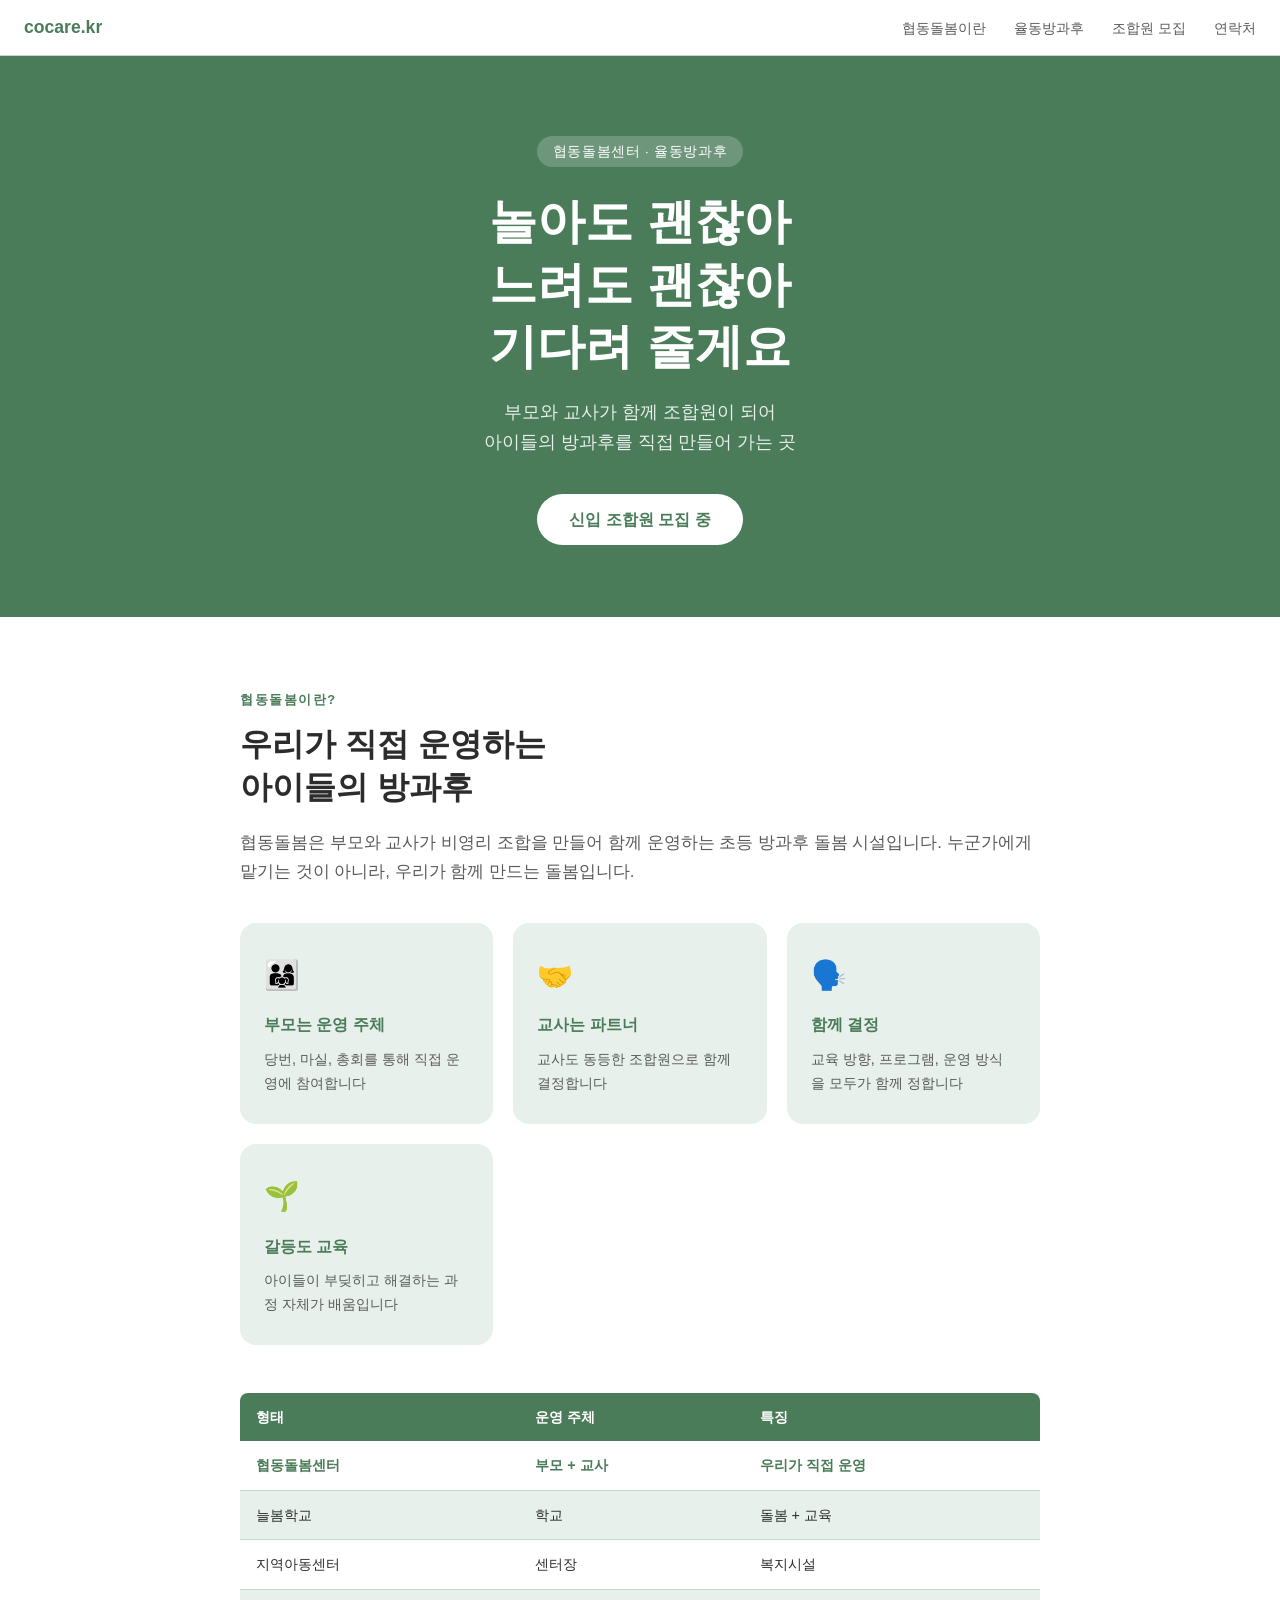
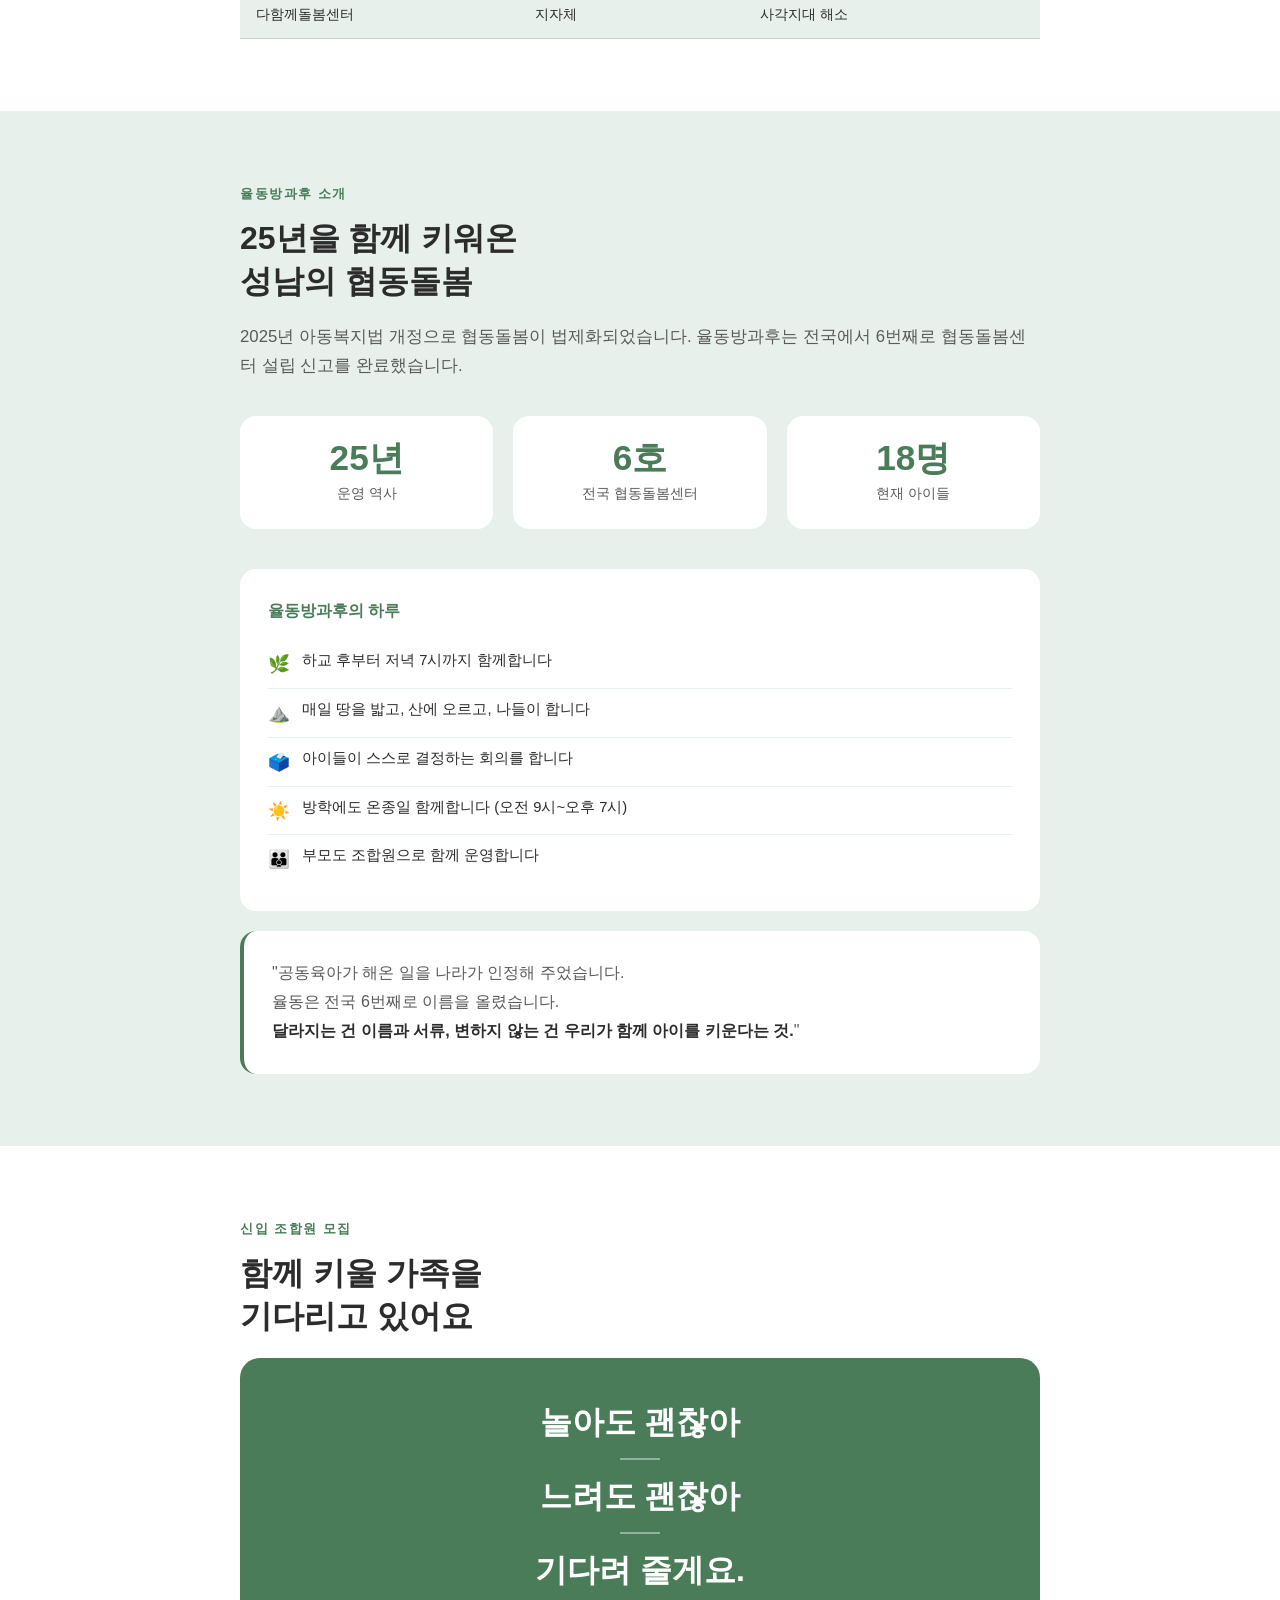
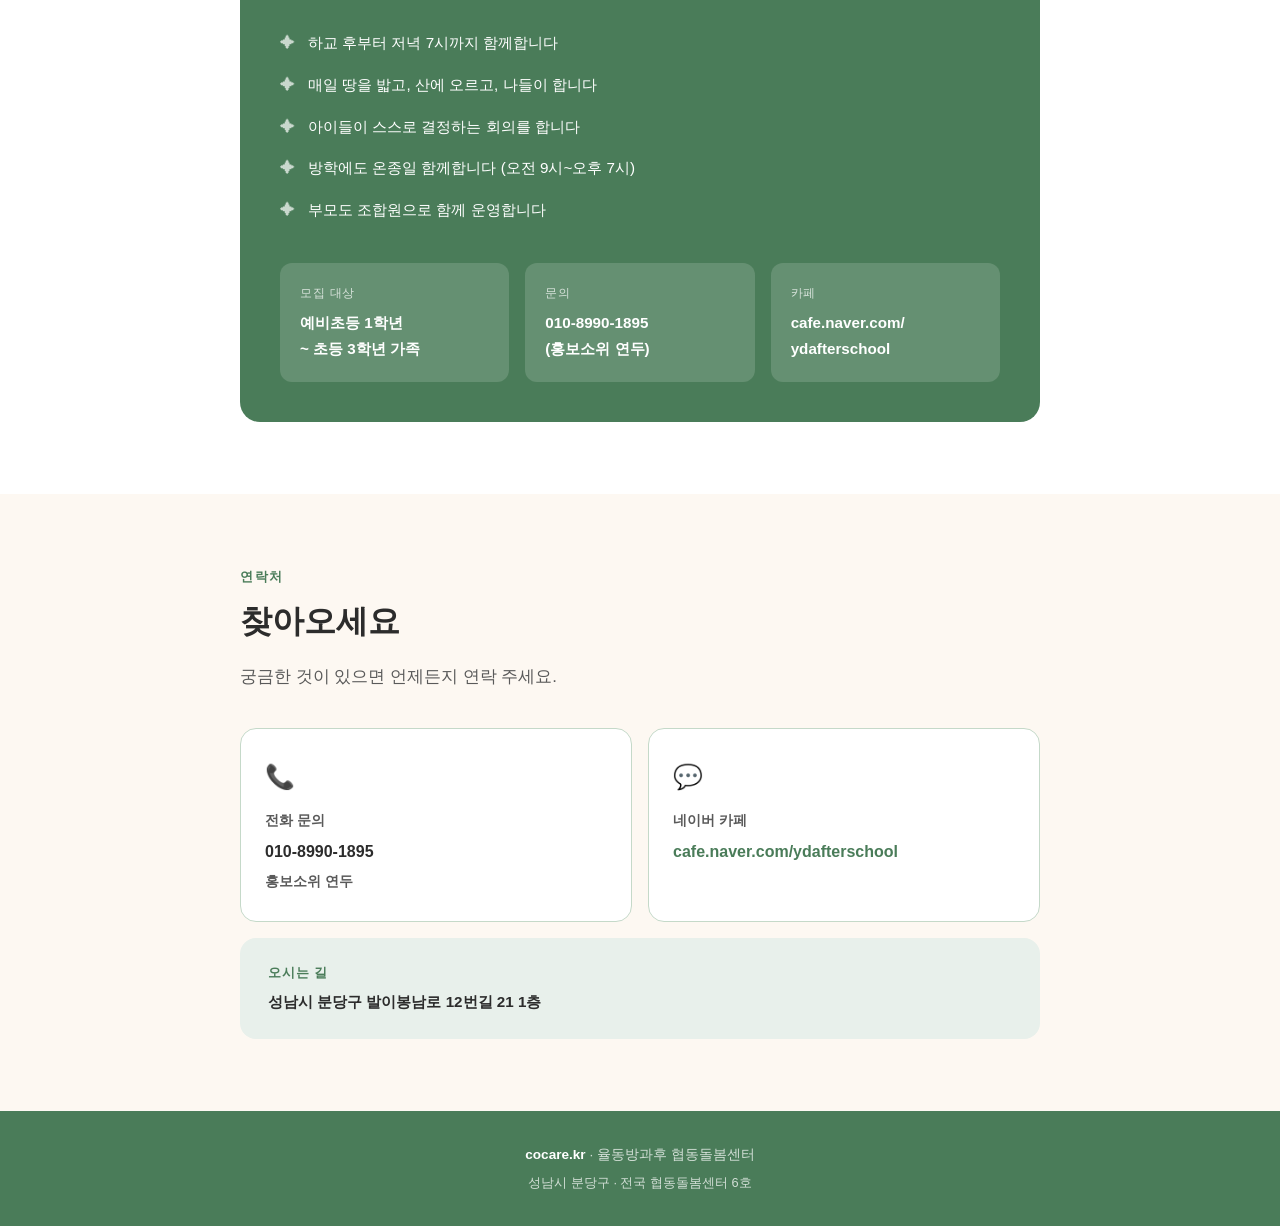
==== index.html @ 08d61d59 "initial commit" ====
<!DOCTYPE html>
<html lang="ko">
<head>
  <meta charset="UTF-8">
  <meta name="viewport" content="width=device-width, initial-scale=1.0">
  <title>cocare.kr — 협동돌봄, 함께 키우는 아이들</title>
  <meta name="description" content="부모와 교사가 함께 만드는 협동돌봄. 율동방과후는 25년 역사의 전국 협동돌봄센터 6호입니다.">
  <style>
    * { margin: 0; padding: 0; box-sizing: border-box; }

    :root {
      --green: #4a7c59;
      --green-light: #e8f0eb;
      --green-mid: #c5d9c9;
      --brown: #7a5c3a;
      --cream: #fdf8f2;
      --text: #2c2c2c;
      --text-soft: #5a5a5a;
    }

    html { scroll-behavior: smooth; }

    body {
      font-family: 'Apple SD Gothic Neo', 'Noto Sans KR', sans-serif;
      color: var(--text);
      background: var(--cream);
      line-height: 1.7;
    }

    /* NAV */
    nav {
      position: sticky;
      top: 0;
      background: white;
      border-bottom: 1px solid var(--green-mid);
      z-index: 100;
      padding: 0 24px;
      display: flex;
      align-items: center;
      justify-content: space-between;
      height: 56px;
    }
    .nav-logo {
      font-size: 1.1rem;
      font-weight: 700;
      color: var(--green);
      text-decoration: none;
    }
    .nav-links {
      display: flex;
      gap: 28px;
      list-style: none;
    }
    .nav-links a {
      text-decoration: none;
      color: var(--text-soft);
      font-size: 0.9rem;
    }
    .nav-links a:hover { color: var(--green); }

    /* HERO */
    .hero {
      background: var(--green);
      color: white;
      text-align: center;
      padding: 80px 24px 72px;
    }
    .hero-badge {
      display: inline-block;
      background: rgba(255,255,255,0.2);
      border-radius: 20px;
      padding: 4px 16px;
      font-size: 0.85rem;
      margin-bottom: 24px;
      letter-spacing: 0.05em;
    }
    .hero h1 {
      font-size: clamp(2rem, 5vw, 3rem);
      font-weight: 700;
      line-height: 1.3;
      margin-bottom: 20px;
    }
    .hero p {
      font-size: 1.1rem;
      opacity: 0.88;
      max-width: 500px;
      margin: 0 auto 36px;
    }
    .hero-cta {
      display: inline-block;
      background: white;
      color: var(--green);
      padding: 12px 32px;
      border-radius: 28px;
      font-weight: 700;
      text-decoration: none;
      font-size: 1rem;
      transition: transform 0.2s;
    }
    .hero-cta:hover { transform: translateY(-2px); }

    /* SECTIONS */
    section { padding: 72px 24px; }
    .container { max-width: 800px; margin: 0 auto; }

    .section-label {
      font-size: 0.8rem;
      font-weight: 700;
      letter-spacing: 0.12em;
      color: var(--green);
      text-transform: uppercase;
      margin-bottom: 12px;
    }
    h2 {
      font-size: clamp(1.5rem, 3vw, 2rem);
      font-weight: 700;
      margin-bottom: 20px;
      line-height: 1.35;
    }
    .lead {
      font-size: 1.05rem;
      color: var(--text-soft);
      margin-bottom: 36px;
    }

    /* WHAT IS */
    #what { background: white; }
    .what-grid {
      display: grid;
      grid-template-columns: repeat(auto-fit, minmax(200px, 1fr));
      gap: 20px;
      margin-top: 36px;
    }
    .what-card {
      background: var(--green-light);
      border-radius: 16px;
      padding: 28px 24px;
    }
    .what-card .icon { font-size: 1.8rem; margin-bottom: 12px; }
    .what-card h3 { font-size: 1rem; font-weight: 700; margin-bottom: 8px; color: var(--green); }
    .what-card p { font-size: 0.9rem; color: var(--text-soft); }

    .compare-table {
      width: 100%;
      border-collapse: collapse;
      margin-top: 36px;
      font-size: 0.9rem;
    }
    .compare-table th {
      background: var(--green);
      color: white;
      padding: 12px 16px;
      text-align: left;
    }
    .compare-table th:first-child { border-radius: 8px 0 0 0; }
    .compare-table th:last-child { border-radius: 0 8px 0 0; }
    .compare-table td {
      padding: 12px 16px;
      border-bottom: 1px solid var(--green-mid);
    }
    .compare-table tr:nth-child(even) td { background: var(--green-light); }
    .compare-table .highlight td { font-weight: 700; color: var(--green); }

    /* ABOUT */
    #about { background: var(--green-light); }
    .stats-row {
      display: flex;
      gap: 20px;
      flex-wrap: wrap;
      margin-bottom: 40px;
    }
    .stat {
      background: white;
      border-radius: 16px;
      padding: 24px 28px;
      flex: 1;
      min-width: 120px;
      text-align: center;
    }
    .stat-num {
      font-size: 2.2rem;
      font-weight: 800;
      color: var(--green);
      line-height: 1;
    }
    .stat-label { font-size: 0.85rem; color: var(--text-soft); margin-top: 6px; }

    .daily-list {
      background: white;
      border-radius: 16px;
      padding: 28px;
      margin-top: 24px;
    }
    .daily-list h3 { font-size: 1rem; font-weight: 700; margin-bottom: 16px; color: var(--green); }
    .daily-item {
      display: flex;
      align-items: flex-start;
      gap: 12px;
      padding: 8px 0;
      border-bottom: 1px solid var(--green-light);
    }
    .daily-item:last-child { border-bottom: none; }
    .daily-icon { font-size: 1.1rem; flex-shrink: 0; margin-top: 2px; }
    .daily-item p { font-size: 0.92rem; }

    /* RECRUIT */
    #recruit { background: white; }
    .recruit-box {
      background: var(--green);
      color: white;
      border-radius: 20px;
      padding: 40px;
      text-align: center;
    }
    .recruit-tagline {
      font-size: clamp(1.4rem, 3vw, 2rem);
      font-weight: 700;
      line-height: 1.5;
      margin-bottom: 28px;
    }
    .recruit-tagline .divider {
      display: block;
      width: 40px;
      height: 2px;
      background: rgba(255,255,255,0.4);
      margin: 12px auto;
    }
    .recruit-info {
      display: grid;
      grid-template-columns: repeat(auto-fit, minmax(180px, 1fr));
      gap: 16px;
      margin-top: 32px;
      text-align: left;
    }
    .recruit-info-item {
      background: rgba(255,255,255,0.15);
      border-radius: 12px;
      padding: 20px;
    }
    .recruit-info-item .label {
      font-size: 0.78rem;
      opacity: 0.75;
      margin-bottom: 6px;
      letter-spacing: 0.06em;
    }
    .recruit-info-item .value { font-size: 0.95rem; font-weight: 600; }

    .checklist {
      list-style: none;
      margin: 28px 0;
      text-align: left;
    }
    .checklist li {
      padding: 8px 0;
      padding-left: 28px;
      position: relative;
      font-size: 0.95rem;
    }
    .checklist li::before {
      content: '✦';
      position: absolute;
      left: 0;
      color: rgba(255,255,255,0.7);
    }

    /* CONTACT */
    #contact { background: var(--cream); }
    .contact-cards {
      display: grid;
      grid-template-columns: repeat(auto-fit, minmax(220px, 1fr));
      gap: 16px;
      margin-top: 32px;
    }
    .contact-card {
      background: white;
      border-radius: 16px;
      padding: 28px 24px;
      border: 1px solid var(--green-mid);
    }
    .contact-card .icon { font-size: 1.5rem; margin-bottom: 12px; }
    .contact-card h3 { font-size: 0.85rem; color: var(--text-soft); margin-bottom: 6px; }
    .contact-card p { font-size: 1rem; font-weight: 600; }
    .contact-card a { color: var(--green); text-decoration: none; }

    .address-box {
      background: var(--green-light);
      border-radius: 16px;
      padding: 24px 28px;
      margin-top: 16px;
    }
    .address-box p { font-size: 0.95rem; color: var(--text-soft); }
    .address-box strong { color: var(--text); }

    /* FOOTER */
    footer {
      background: var(--green);
      color: rgba(255,255,255,0.75);
      text-align: center;
      padding: 32px 24px;
      font-size: 0.85rem;
    }
    footer strong { color: white; }

    /* RESPONSIVE */
    @media (max-width: 600px) {
      .nav-links { display: none; }
      .recruit-box { padding: 28px 20px; }
    }
  </style>
</head>
<body>

<!-- NAV -->
<nav>
  <a href="#" class="nav-logo">cocare.kr</a>
  <ul class="nav-links">
    <li><a href="#what">협동돌봄이란</a></li>
    <li><a href="#about">율동방과후</a></li>
    <li><a href="#recruit">조합원 모집</a></li>
    <li><a href="#contact">연락처</a></li>
  </ul>
</nav>

<!-- HERO -->
<section class="hero">
  <div class="hero-badge">협동돌봄센터 · 율동방과후</div>
  <h1>놀아도 괜찮아<br>느려도 괜찮아<br>기다려 줄게요</h1>
  <p>부모와 교사가 함께 조합원이 되어<br>아이들의 방과후를 직접 만들어 가는 곳</p>
  <a href="#recruit" class="hero-cta">신입 조합원 모집 중</a>
</section>

<!-- WHAT IS COCARE -->
<section id="what">
  <div class="container">
    <div class="section-label">협동돌봄이란?</div>
    <h2>우리가 직접 운영하는<br>아이들의 방과후</h2>
    <p class="lead">협동돌봄은 부모와 교사가 비영리 조합을 만들어 함께 운영하는 초등 방과후 돌봄 시설입니다. 누군가에게 맡기는 것이 아니라, 우리가 함께 만드는 돌봄입니다.</p>

    <div class="what-grid">
      <div class="what-card">
        <div class="icon">👨‍👩‍👧</div>
        <h3>부모는 운영 주체</h3>
        <p>당번, 마실, 총회를 통해 직접 운영에 참여합니다</p>
      </div>
      <div class="what-card">
        <div class="icon">🤝</div>
        <h3>교사는 파트너</h3>
        <p>교사도 동등한 조합원으로 함께 결정합니다</p>
      </div>
      <div class="what-card">
        <div class="icon">🗣️</div>
        <h3>함께 결정</h3>
        <p>교육 방향, 프로그램, 운영 방식을 모두가 함께 정합니다</p>
      </div>
      <div class="what-card">
        <div class="icon">🌱</div>
        <h3>갈등도 교육</h3>
        <p>아이들이 부딪히고 해결하는 과정 자체가 배움입니다</p>
      </div>
    </div>

    <table class="compare-table" style="margin-top: 48px;">
      <thead>
        <tr>
          <th>형태</th>
          <th>운영 주체</th>
          <th>특징</th>
        </tr>
      </thead>
      <tbody>
        <tr class="highlight">
          <td>협동돌봄센터</td>
          <td>부모 + 교사</td>
          <td>우리가 직접 운영</td>
        </tr>
        <tr>
          <td>늘봄학교</td>
          <td>학교</td>
          <td>돌봄 + 교육</td>
        </tr>
        <tr>
          <td>지역아동센터</td>
          <td>센터장</td>
          <td>복지시설</td>
        </tr>
        <tr>
          <td>다함께돌봄센터</td>
          <td>지자체</td>
          <td>사각지대 해소</td>
        </tr>
      </tbody>
    </table>
  </div>
</section>

<!-- ABOUT YULDONG -->
<section id="about">
  <div class="container">
    <div class="section-label">율동방과후 소개</div>
    <h2>25년을 함께 키워온<br>성남의 협동돌봄</h2>
    <p class="lead">2025년 아동복지법 개정으로 협동돌봄이 법제화되었습니다. 율동방과후는 전국에서 6번째로 협동돌봄센터 설립 신고를 완료했습니다.</p>

    <div class="stats-row">
      <div class="stat">
        <div class="stat-num">25년</div>
        <div class="stat-label">운영 역사</div>
      </div>
      <div class="stat">
        <div class="stat-num">6호</div>
        <div class="stat-label">전국 협동돌봄센터</div>
      </div>
      <div class="stat">
        <div class="stat-num">18명</div>
        <div class="stat-label">현재 아이들</div>
      </div>
    </div>

    <div class="daily-list">
      <h3>율동방과후의 하루</h3>
      <div class="daily-item">
        <div class="daily-icon">🌿</div>
        <p>하교 후부터 저녁 7시까지 함께합니다</p>
      </div>
      <div class="daily-item">
        <div class="daily-icon">⛰️</div>
        <p>매일 땅을 밟고, 산에 오르고, 나들이 합니다</p>
      </div>
      <div class="daily-item">
        <div class="daily-icon">🗳️</div>
        <p>아이들이 스스로 결정하는 회의를 합니다</p>
      </div>
      <div class="daily-item">
        <div class="daily-icon">☀️</div>
        <p>방학에도 온종일 함께합니다 (오전 9시~오후 7시)</p>
      </div>
      <div class="daily-item">
        <div class="daily-icon">👪</div>
        <p>부모도 조합원으로 함께 운영합니다</p>
      </div>
    </div>

    <div style="background: white; border-radius: 16px; padding: 28px; margin-top: 20px; border-left: 4px solid var(--green);">
      <p style="font-size: 1rem; line-height: 1.8; color: var(--text-soft);">
        "공동육아가 해온 일을 나라가 인정해 주었습니다.<br>
        율동은 전국 6번째로 이름을 올렸습니다.<br>
        <strong style="color: var(--text);">달라지는 건 이름과 서류, 변하지 않는 건 우리가 함께 아이를 키운다는 것.</strong>"
      </p>
    </div>
  </div>
</section>

<!-- RECRUIT -->
<section id="recruit">
  <div class="container">
    <div class="section-label">신입 조합원 모집</div>
    <h2>함께 키울 가족을<br>기다리고 있어요</h2>

    <div class="recruit-box">
      <div class="recruit-tagline">
        놀아도 괜찮아
        <span class="divider"></span>
        느려도 괜찮아
        <span class="divider"></span>
        기다려 줄게요.
      </div>

      <ul class="checklist">
        <li>하교 후부터 저녁 7시까지 함께합니다</li>
        <li>매일 땅을 밟고, 산에 오르고, 나들이 합니다</li>
        <li>아이들이 스스로 결정하는 회의를 합니다</li>
        <li>방학에도 온종일 함께합니다 (오전 9시~오후 7시)</li>
        <li>부모도 조합원으로 함께 운영합니다</li>
      </ul>

      <div class="recruit-info">
        <div class="recruit-info-item">
          <div class="label">모집 대상</div>
          <div class="value">예비초등 1학년<br>~ 초등 3학년 가족</div>
        </div>
        <div class="recruit-info-item">
          <div class="label">문의</div>
          <div class="value">010-8990-1895<br>(홍보소위 연두)</div>
        </div>
        <div class="recruit-info-item">
          <div class="label">카페</div>
          <div class="value">cafe.naver.com/<br>ydafterschool</div>
        </div>
      </div>
    </div>
  </div>
</section>

<!-- CONTACT -->
<section id="contact">
  <div class="container">
    <div class="section-label">연락처</div>
    <h2>찾아오세요</h2>
    <p class="lead">궁금한 것이 있으면 언제든지 연락 주세요.</p>

    <div class="contact-cards">
      <div class="contact-card">
        <div class="icon">📞</div>
        <h3>전화 문의</h3>
        <p>010-8990-1895</p>
        <p style="font-size:0.85rem; color: var(--text-soft); margin-top: 4px;">홍보소위 연두</p>
      </div>
      <div class="contact-card">
        <div class="icon">💬</div>
        <h3>네이버 카페</h3>
        <p><a href="https://cafe.naver.com/ydafterschool" target="_blank">cafe.naver.com/ydafterschool</a></p>
      </div>
    </div>

    <div class="address-box">
      <p style="margin-bottom: 6px; font-size: 0.8rem; letter-spacing: 0.06em; color: var(--green); font-weight: 700;">오시는 길</p>
      <p><strong>성남시 분당구 발이봉남로 12번길 21 1층</strong></p>
    </div>
  </div>
</section>

<!-- FOOTER -->
<footer>
  <strong>cocare.kr</strong> · 율동방과후 협동돌봄센터<br>
  <span style="font-size:0.8rem; margin-top: 6px; display:block;">성남시 분당구 · 전국 협동돌봄센터 6호</span>
</footer>

</body>
</html>
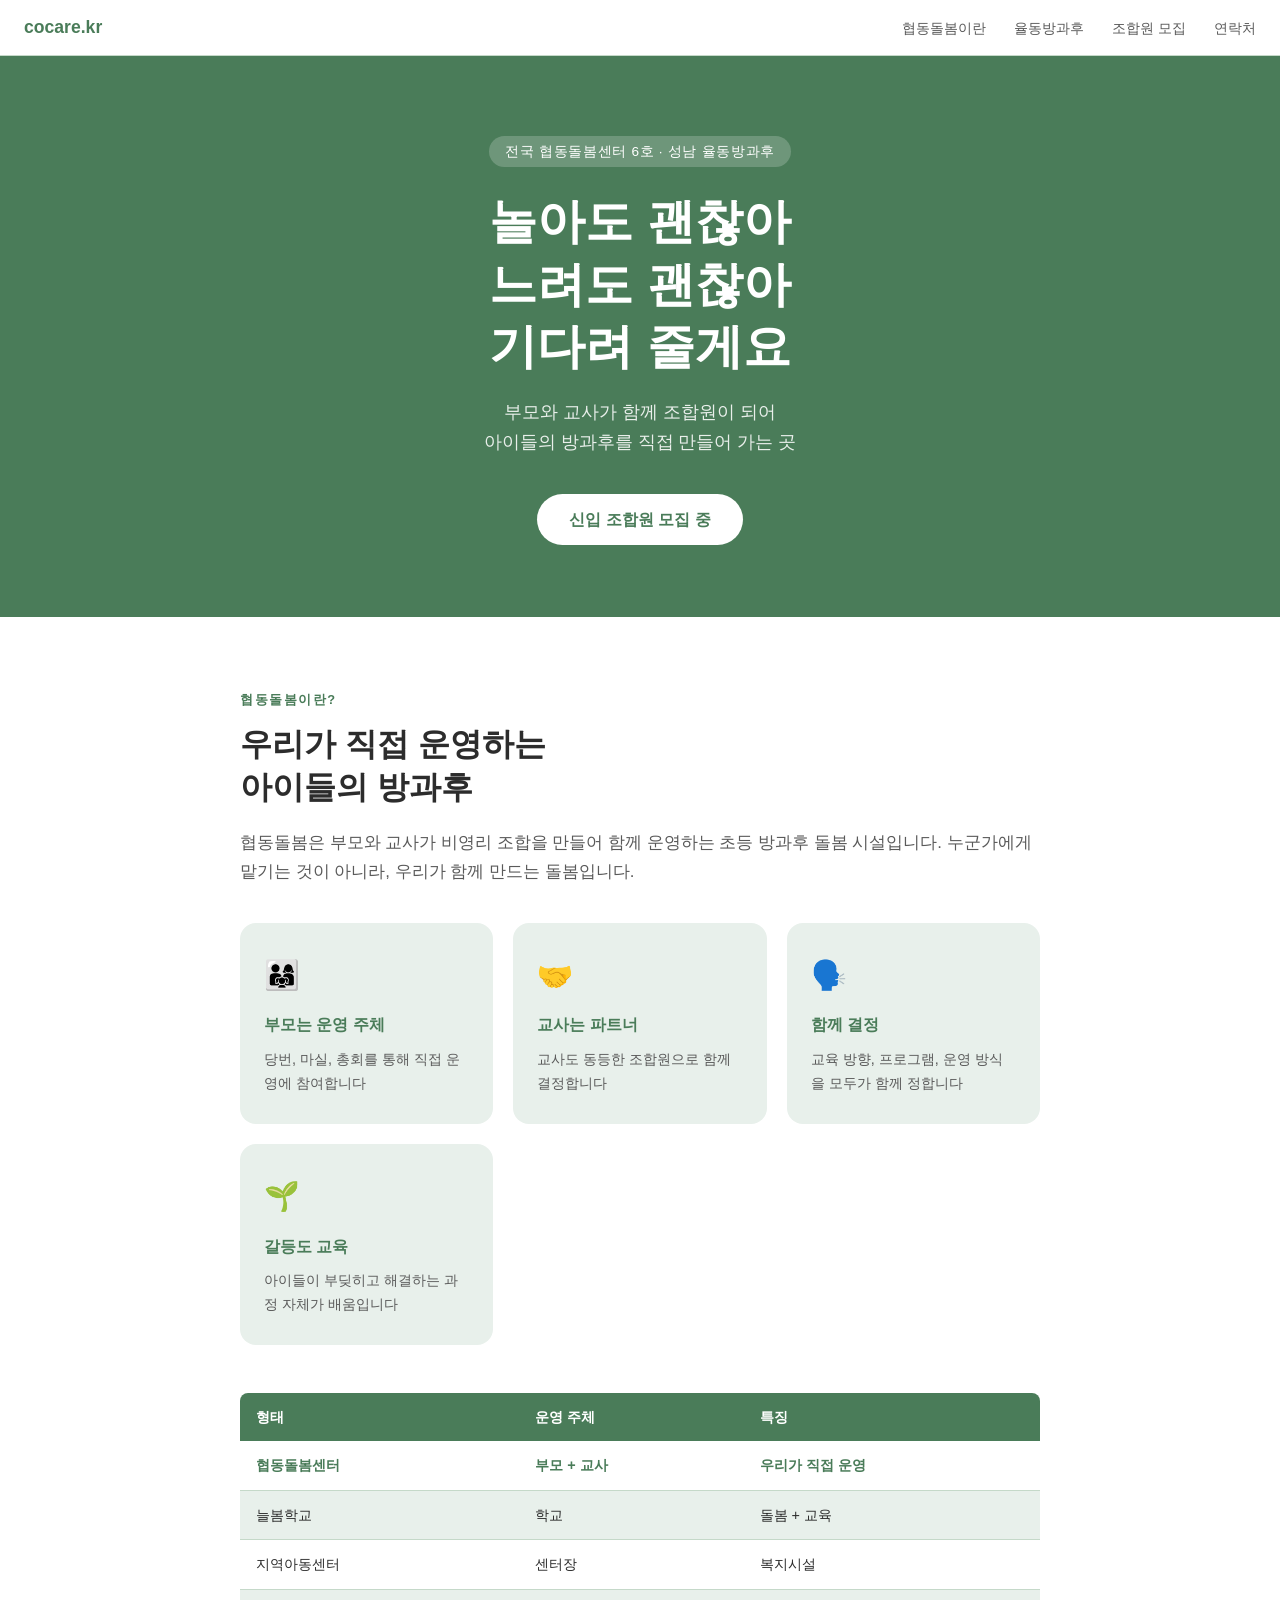
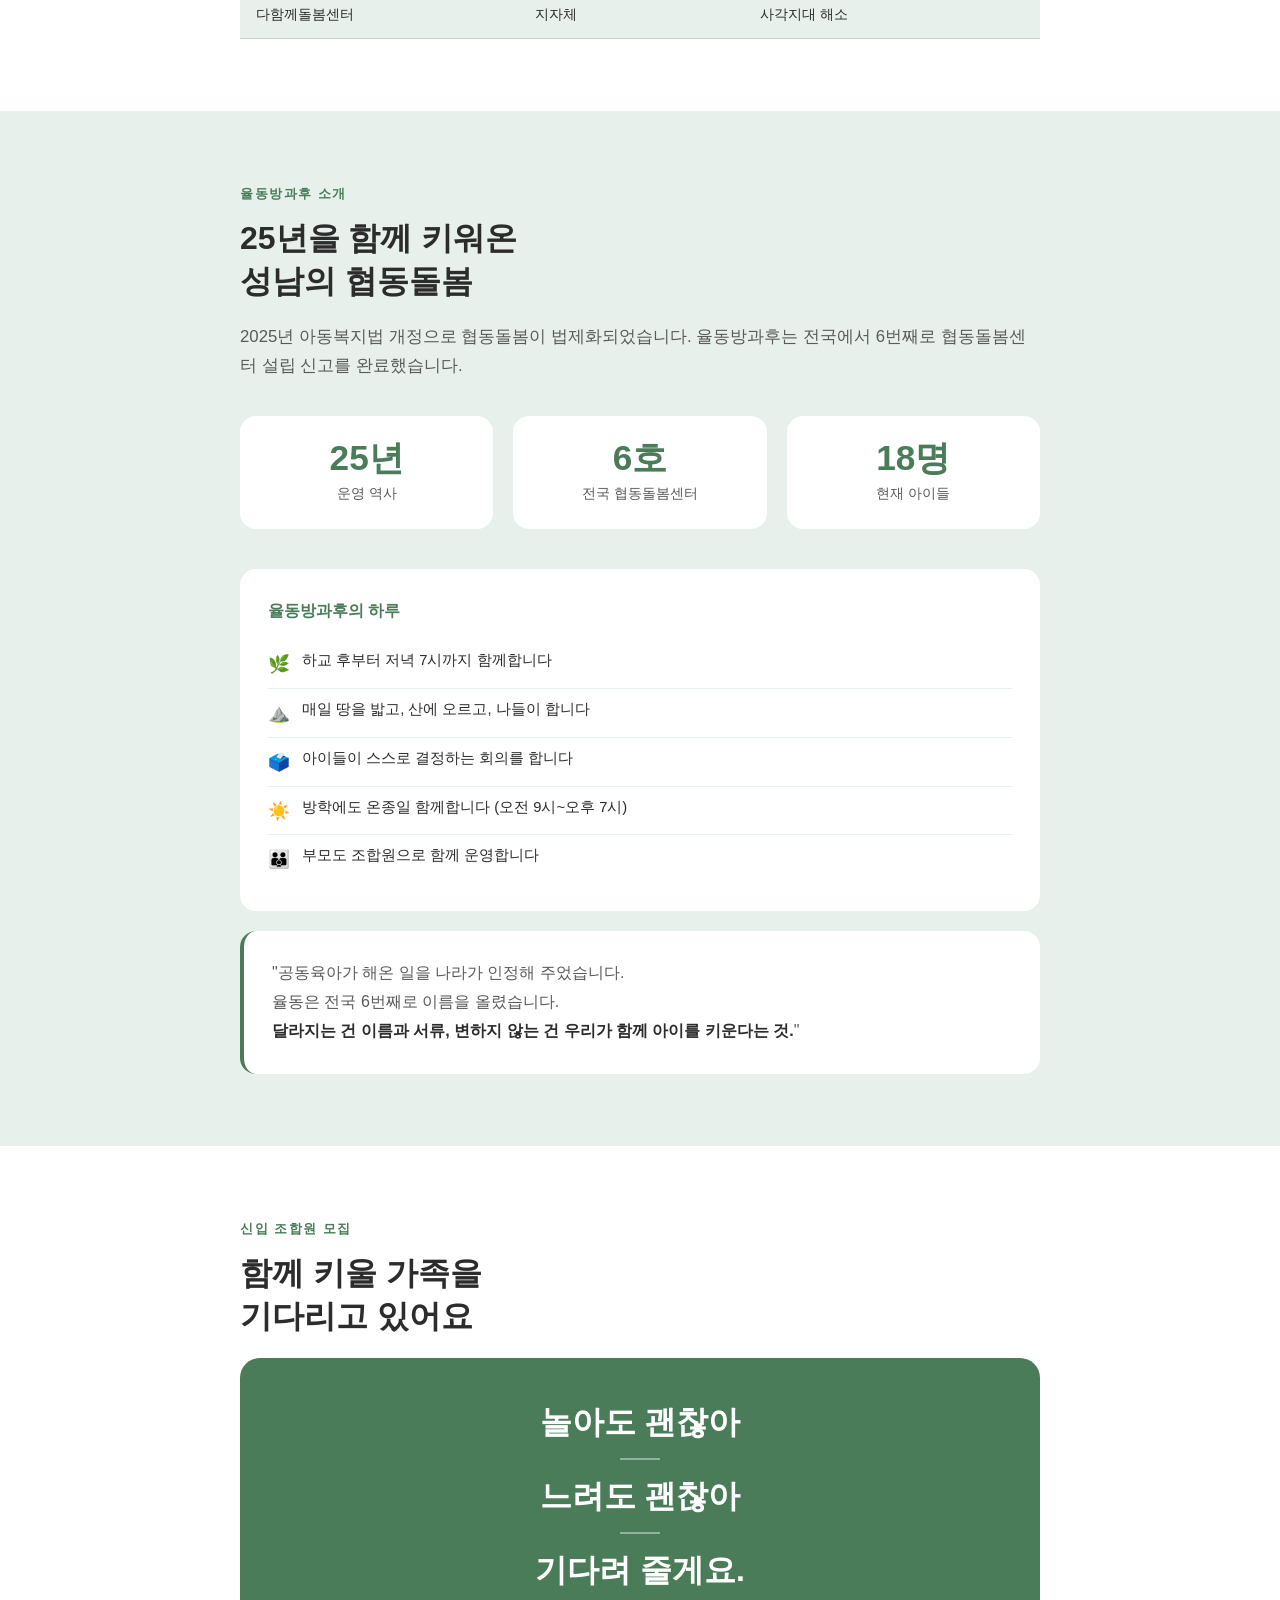
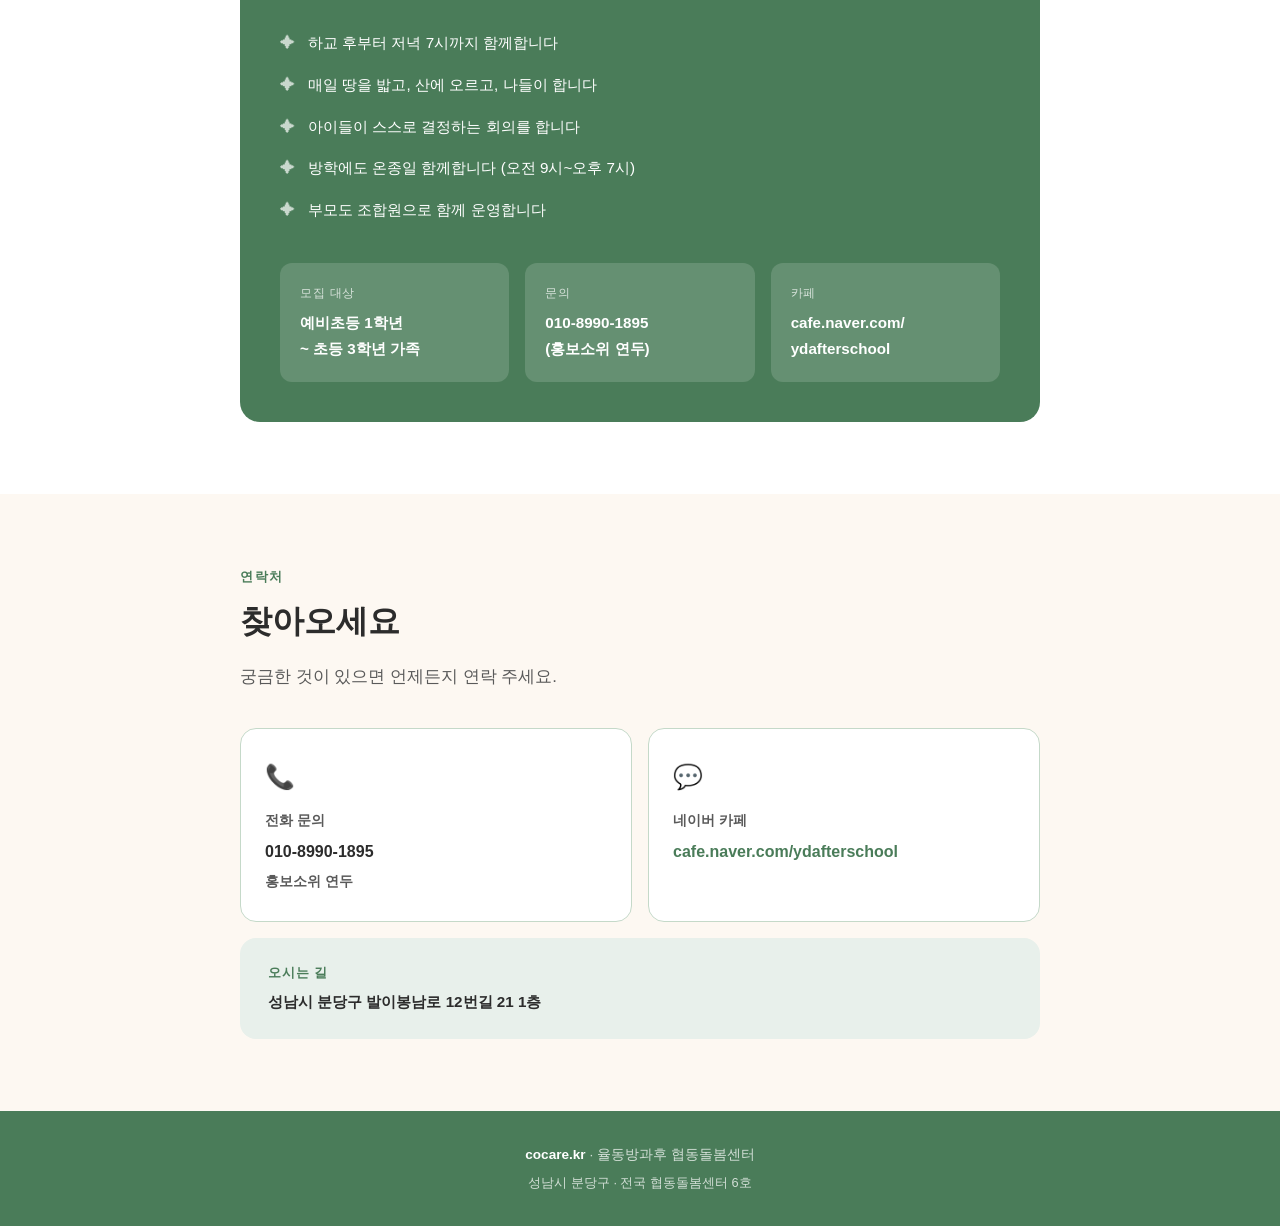
==== commit 0d490880: "타이틀 및 배지 문구 업데이트 Generated with [Claude Code](https://claude.ai/code) via [Happy](https://happy.engi" ====
--- a/index.html
+++ b/index.html
@@ -3,7 +3,7 @@
 <head>
   <meta charset="UTF-8">
   <meta name="viewport" content="width=device-width, initial-scale=1.0">
-  <title>cocare.kr — 협동돌봄, 함께 키우는 아이들</title>
+  <title>cocare.kr — 협동돌봄센터 율동방과후</title>
   <meta name="description" content="부모와 교사가 함께 만드는 협동돌봄. 율동방과후는 25년 역사의 전국 협동돌봄센터 6호입니다.">
   <style>
     * { margin: 0; padding: 0; box-sizing: border-box; }
@@ -323,7 +323,7 @@
 
 <!-- HERO -->
 <section class="hero">
-  <div class="hero-badge">협동돌봄센터 · 율동방과후</div>
+  <div class="hero-badge">전국 협동돌봄센터 6호 · 성남 율동방과후</div>
   <h1>놀아도 괜찮아<br>느려도 괜찮아<br>기다려 줄게요</h1>
   <p>부모와 교사가 함께 조합원이 되어<br>아이들의 방과후를 직접 만들어 가는 곳</p>
   <a href="#recruit" class="hero-cta">신입 조합원 모집 중</a>
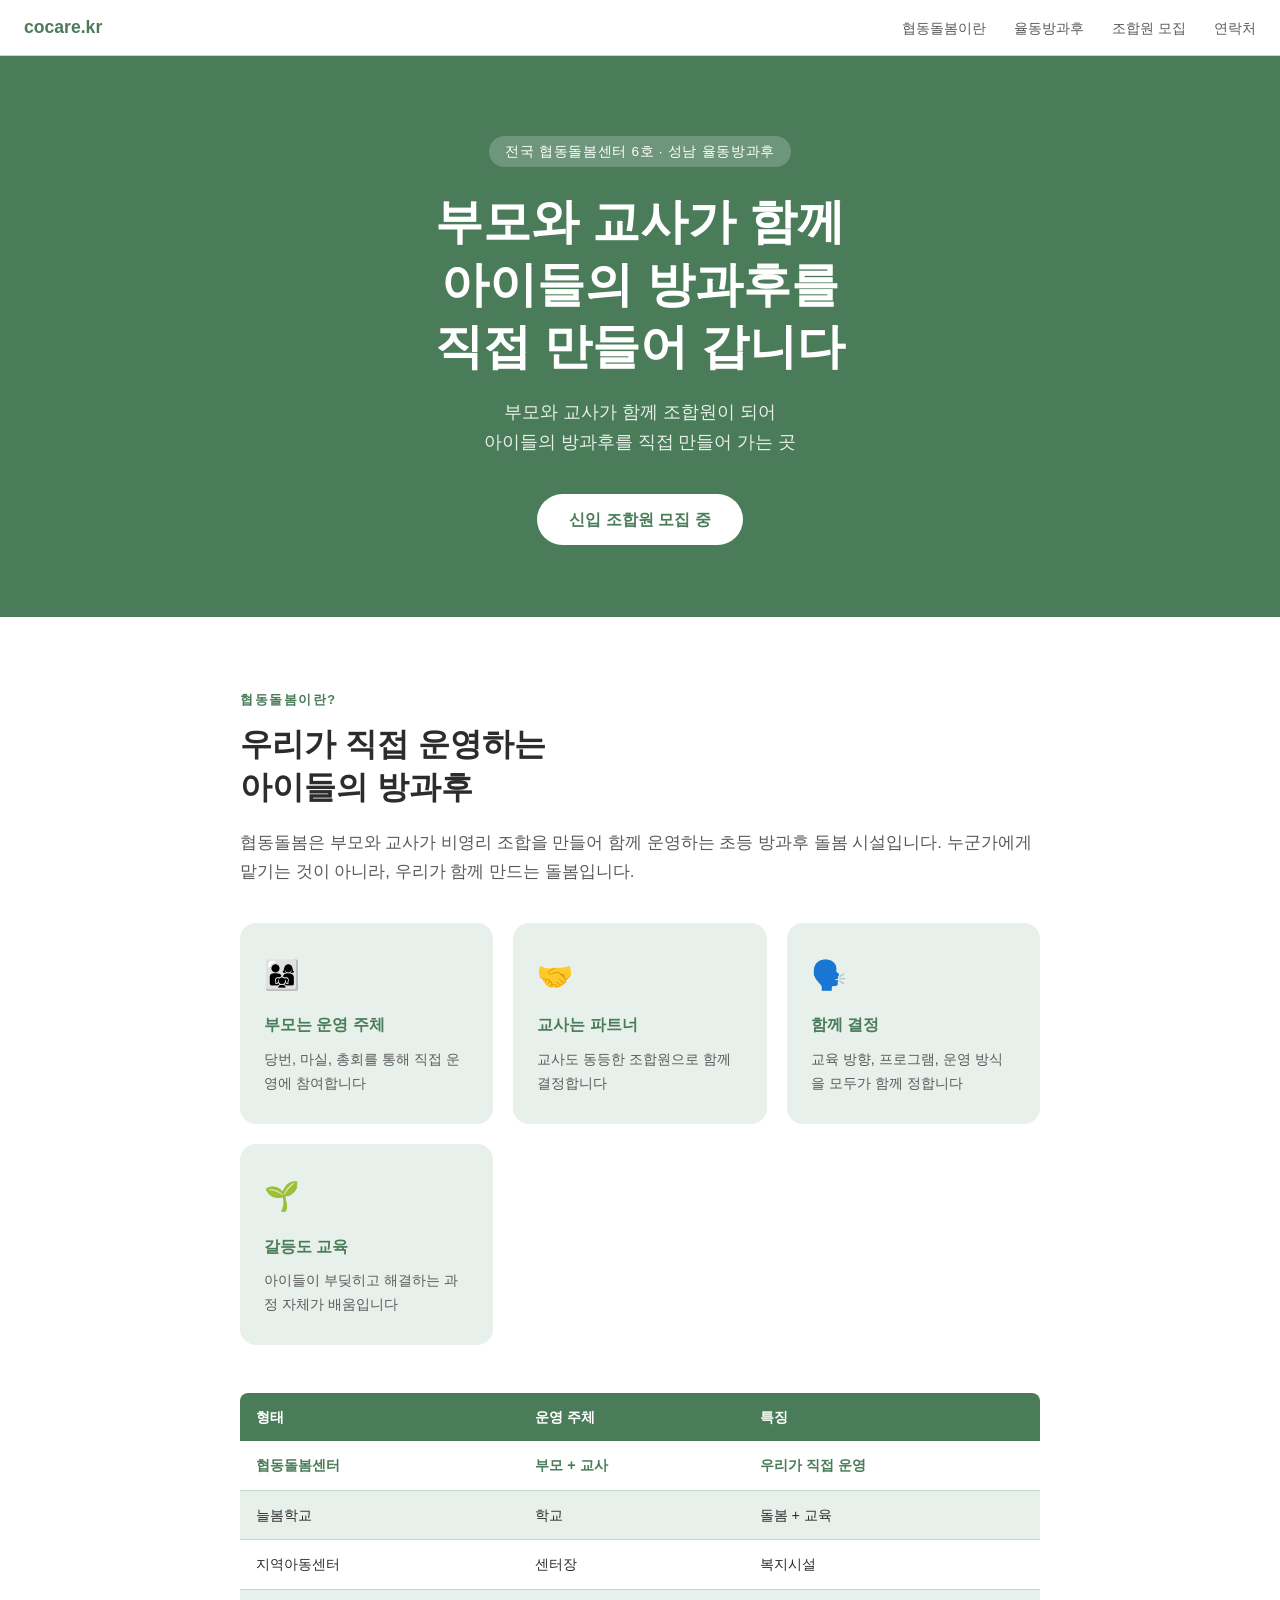
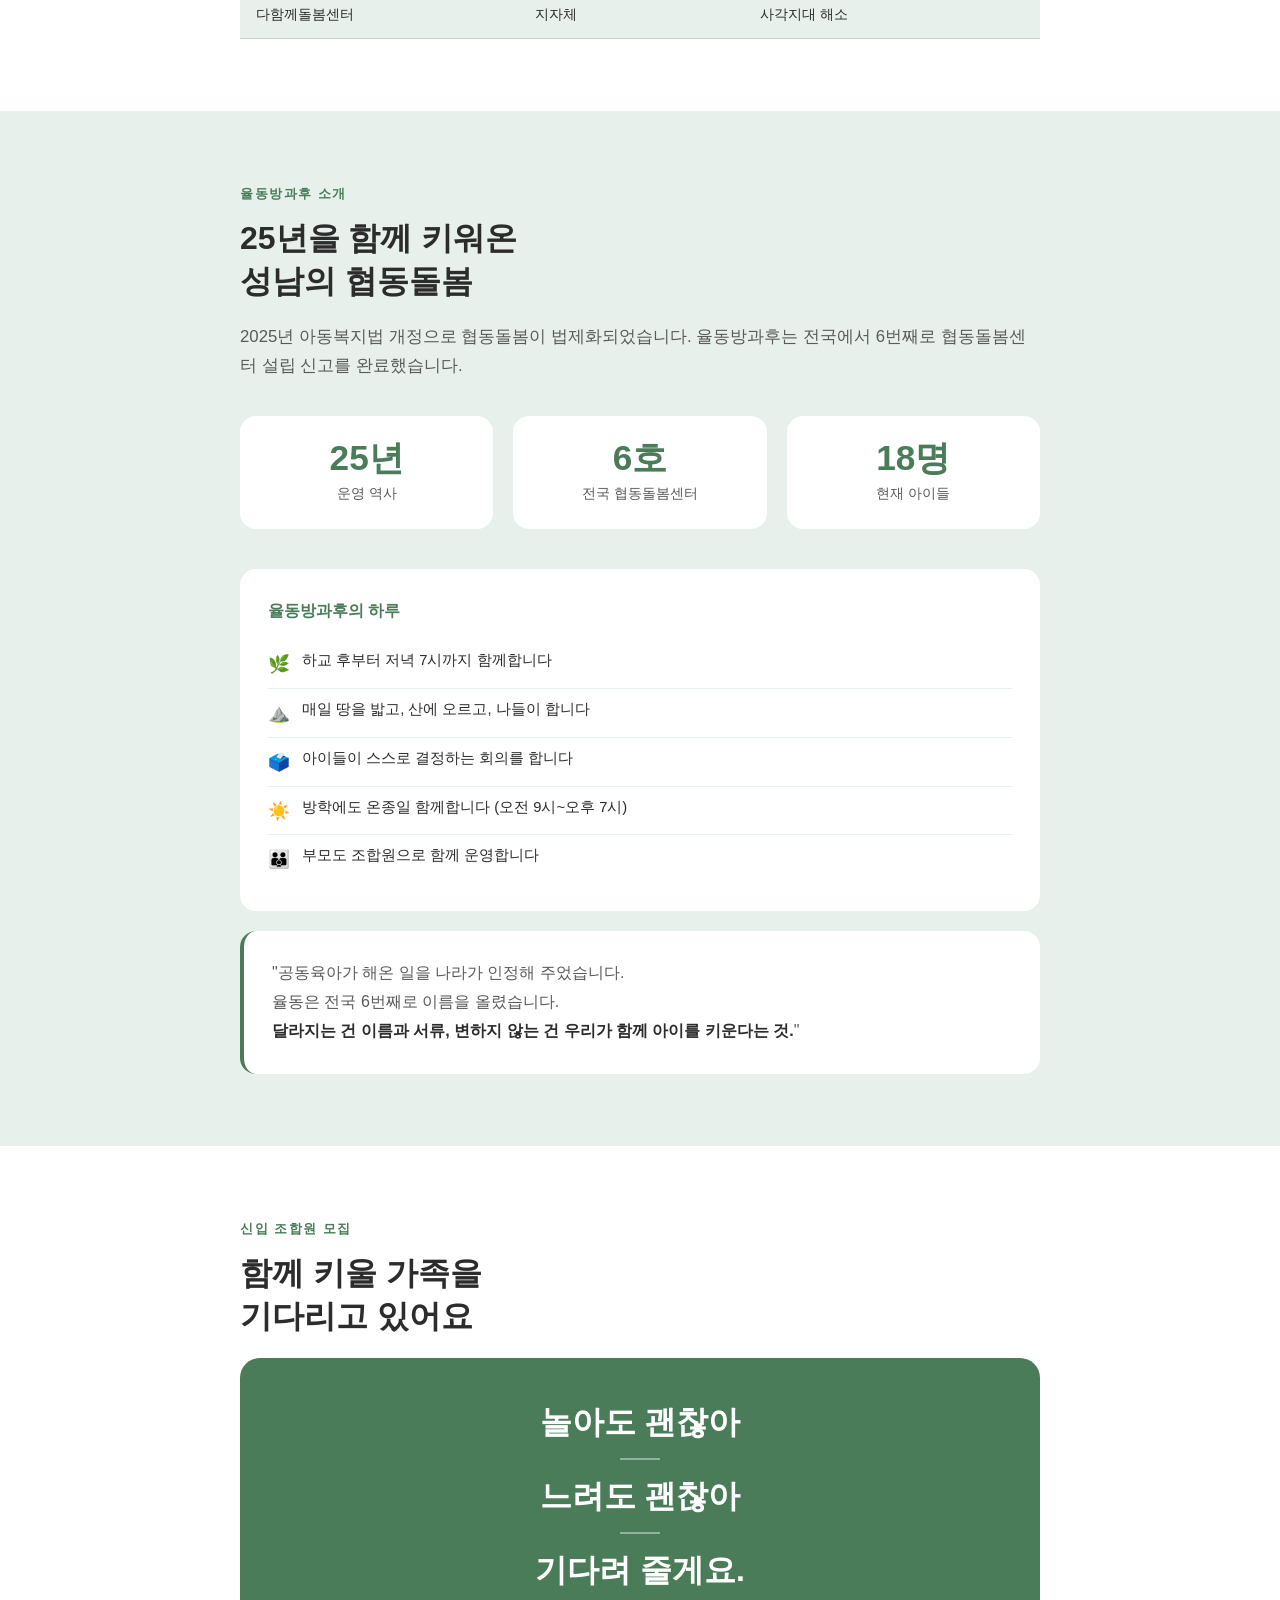
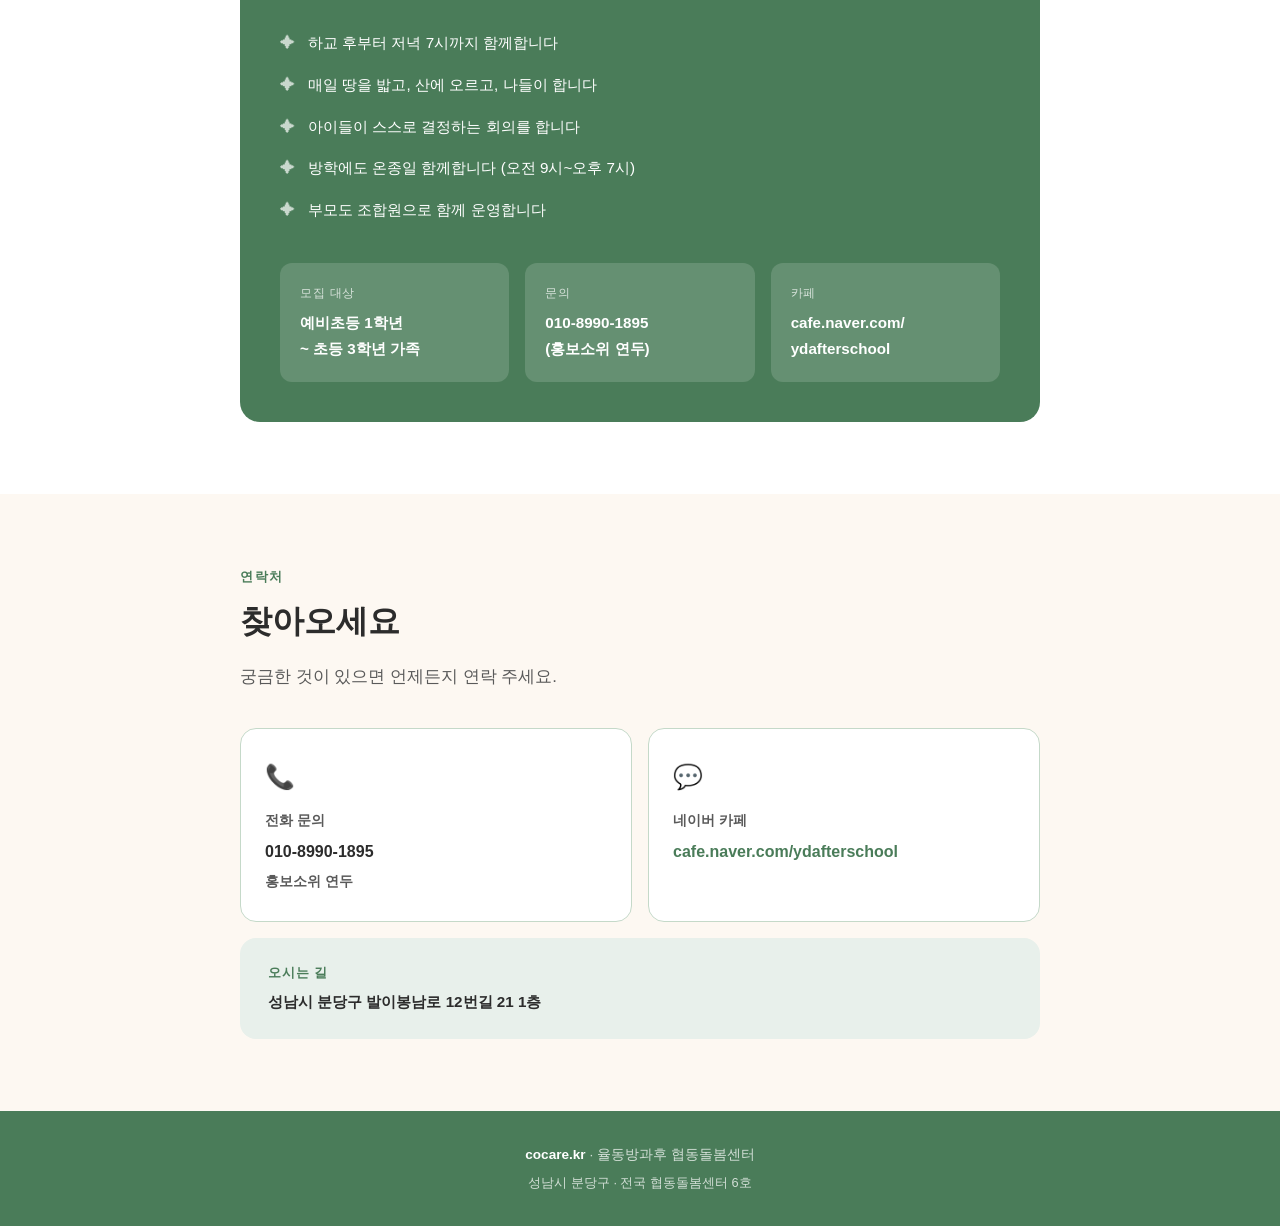
==== commit 54dc5213: "히어로 헤드라인 문구 변경 테스트 Generated with [Claude Code](https://claude.ai/code) via [Happy](https://happy.en" ====
--- a/index.html
+++ b/index.html
@@ -324,7 +324,7 @@
 <!-- HERO -->
 <section class="hero">
   <div class="hero-badge">전국 협동돌봄센터 6호 · 성남 율동방과후</div>
-  <h1>놀아도 괜찮아<br>느려도 괜찮아<br>기다려 줄게요</h1>
+  <h1>부모와 교사가 함께<br>아이들의 방과후를<br>직접 만들어 갑니다</h1>
   <p>부모와 교사가 함께 조합원이 되어<br>아이들의 방과후를 직접 만들어 가는 곳</p>
   <a href="#recruit" class="hero-cta">신입 조합원 모집 중</a>
 </section>
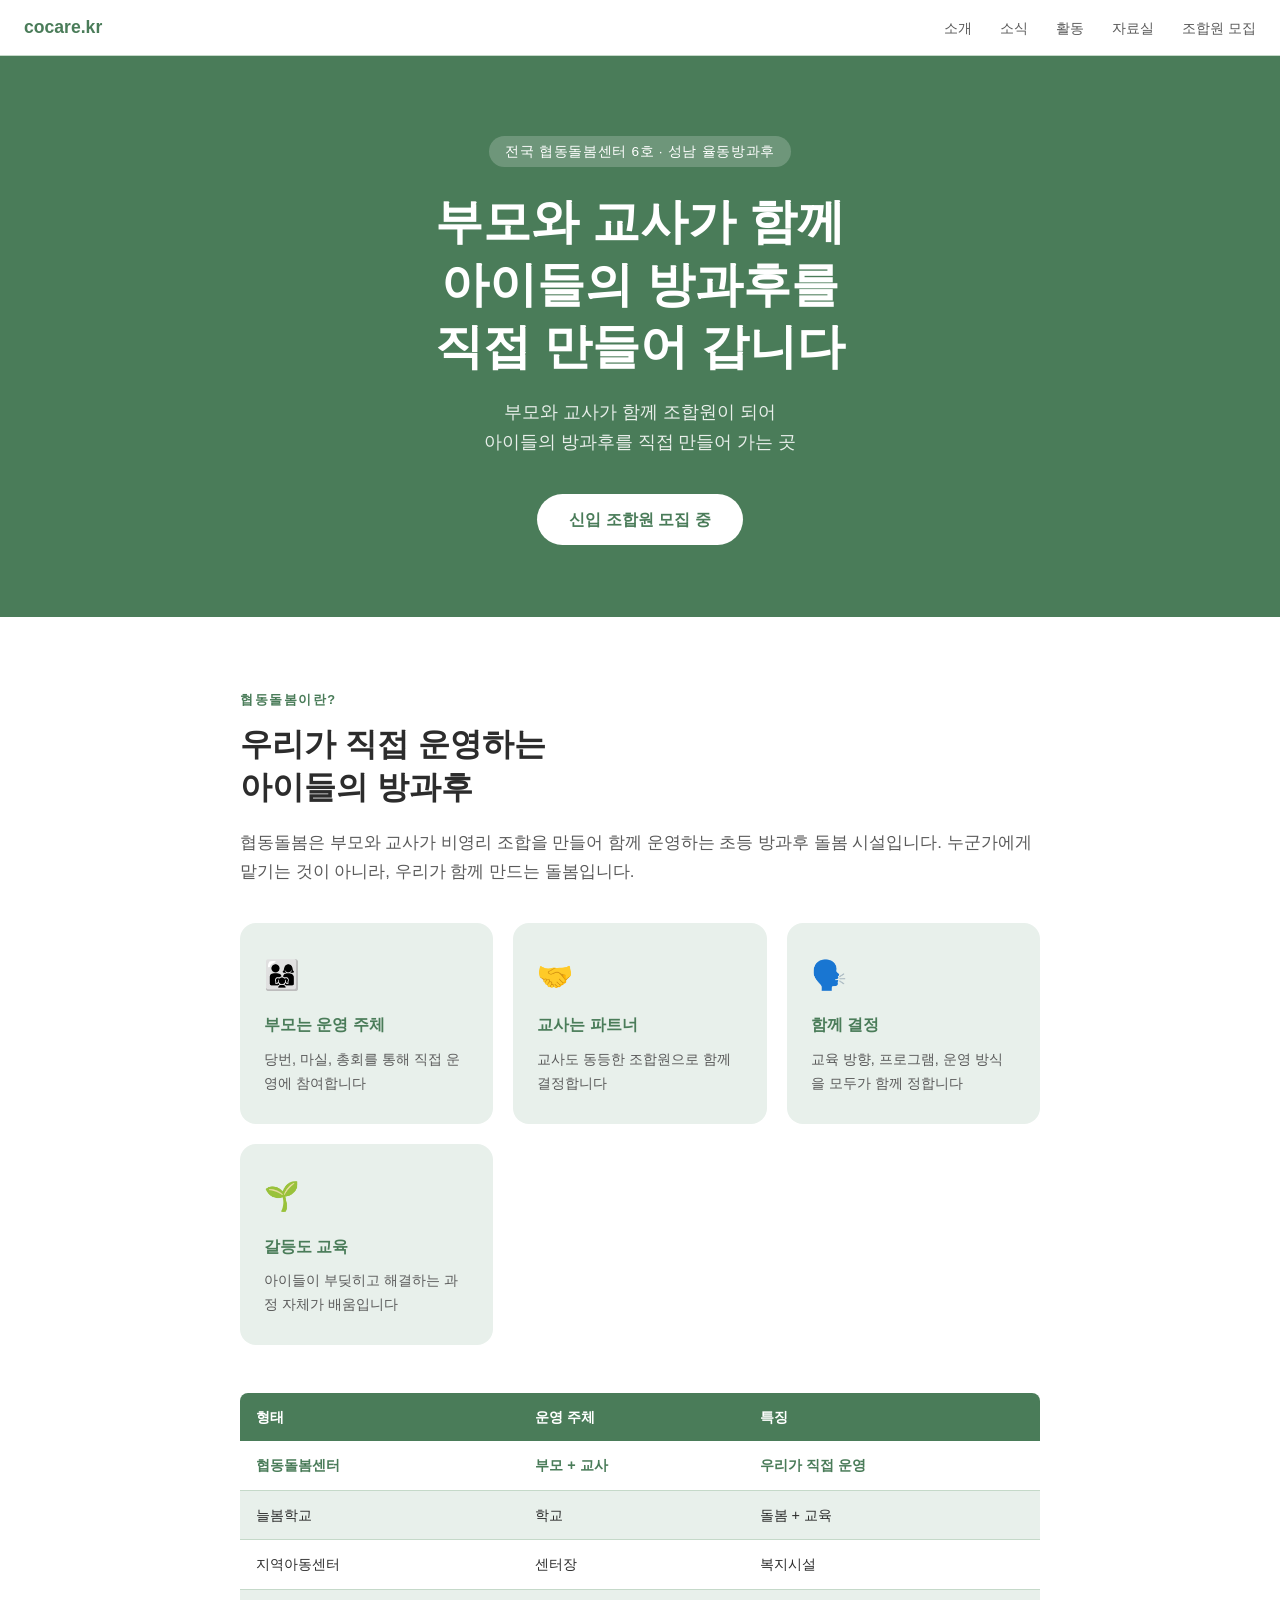
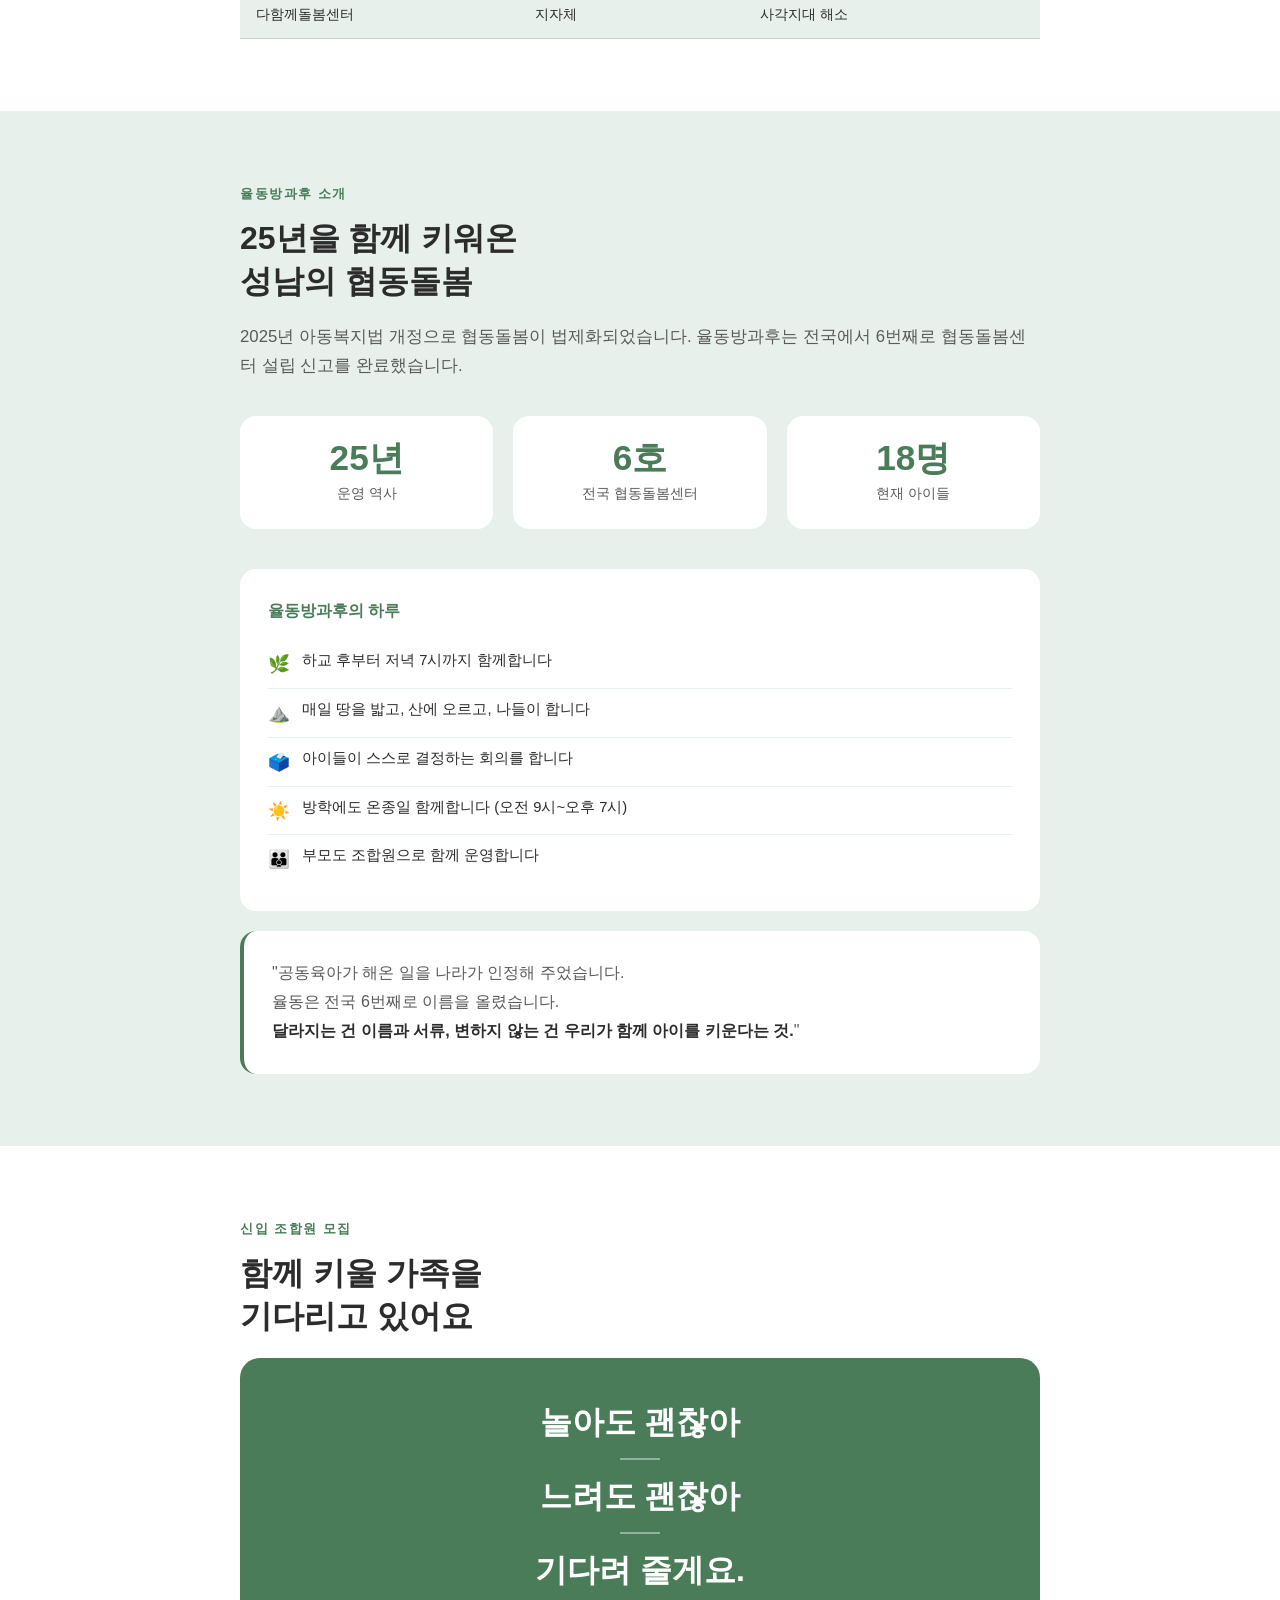
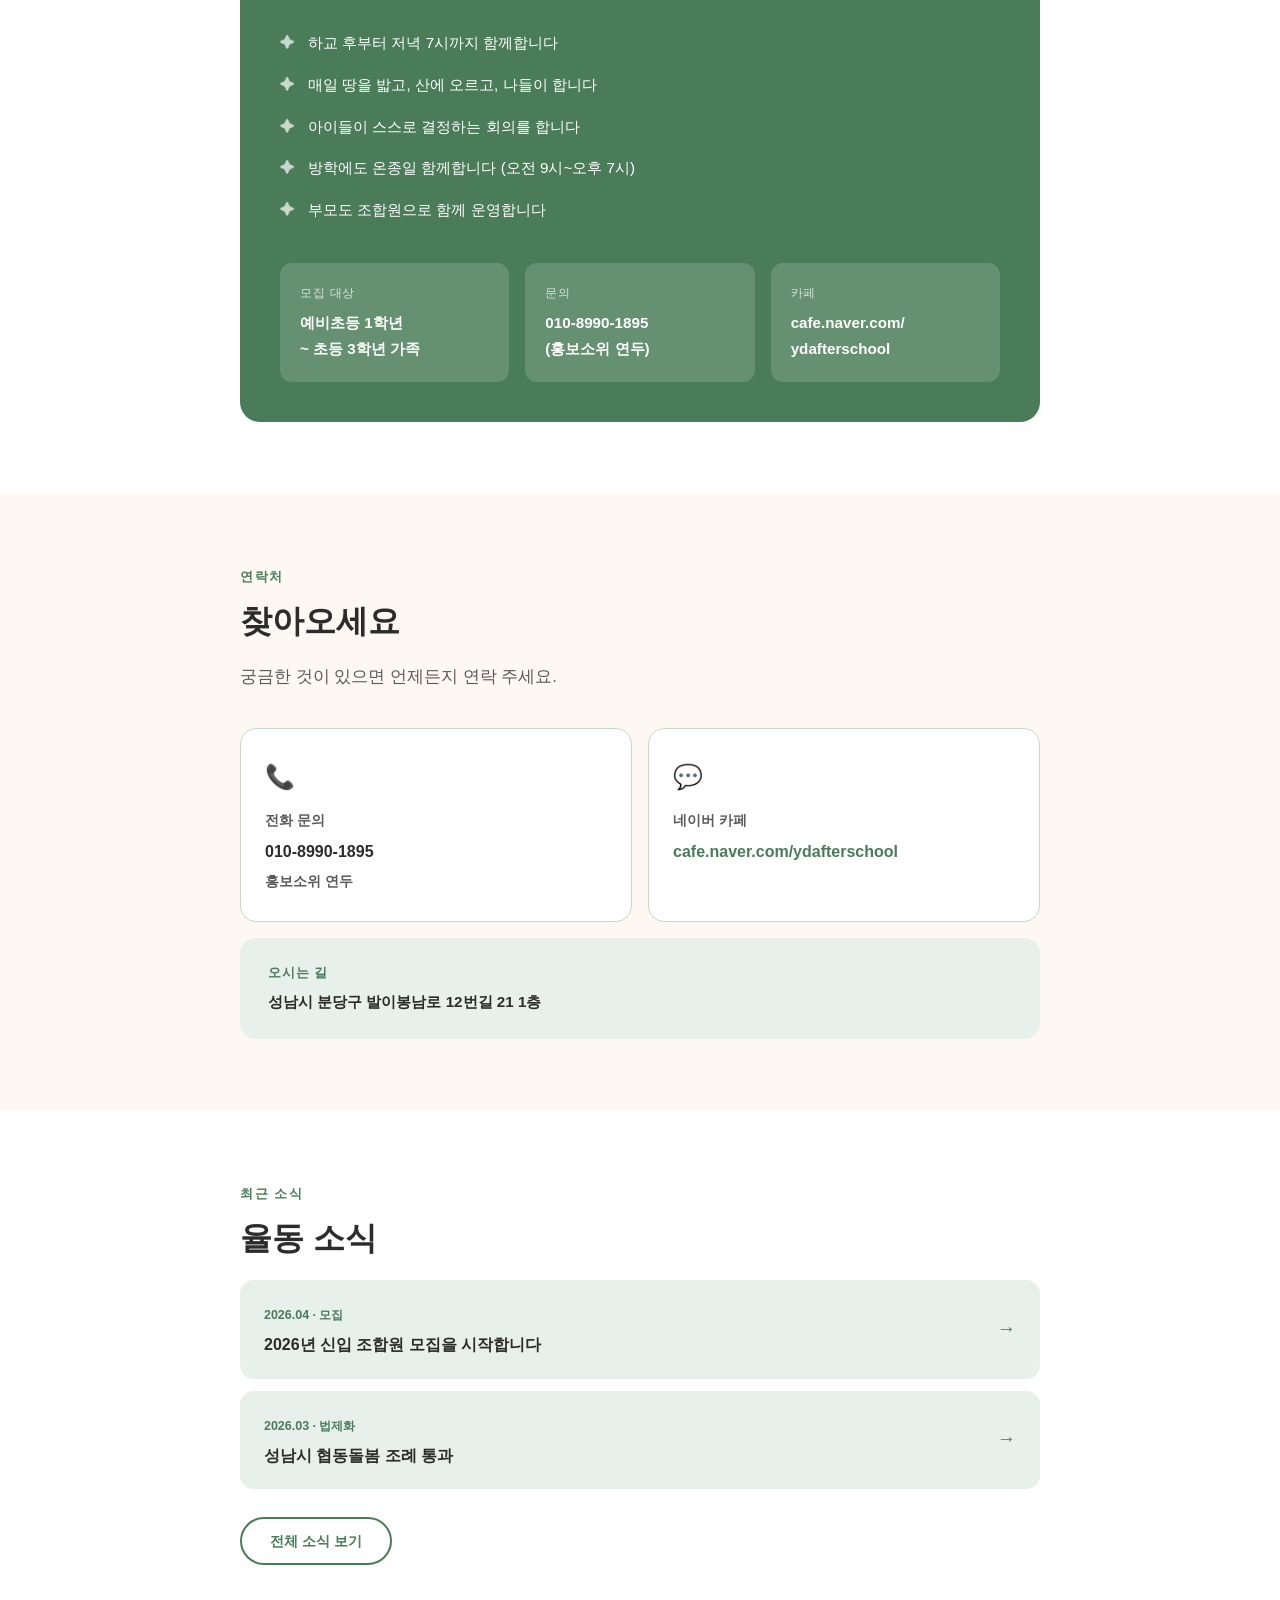
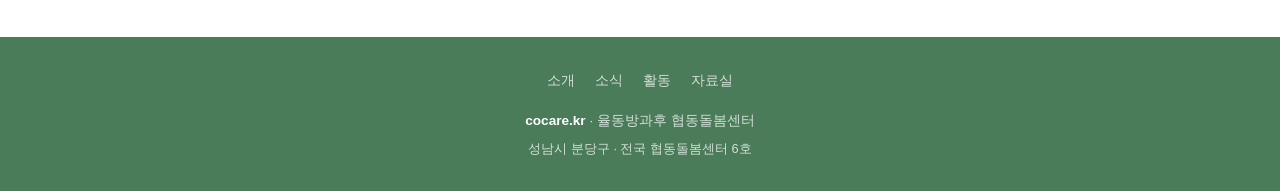
==== commit 0f24f23b: "멀티페이지 구조 추가 - 소식/활동/자료실 페이지 Generated with [Claude Code](https://claude.ai/code) via [Happy](https:/" ====
--- a/index.html
+++ b/index.html
@@ -5,6 +5,7 @@
   <meta name="viewport" content="width=device-width, initial-scale=1.0">
   <title>cocare.kr — 협동돌봄센터 율동방과후</title>
   <meta name="description" content="부모와 교사가 함께 만드는 협동돌봄. 율동방과후는 25년 역사의 전국 협동돌봄센터 6호입니다.">
+  <link rel="stylesheet" href="style.css">
   <style>
     * { margin: 0; padding: 0; box-sizing: border-box; }
 
@@ -314,10 +315,11 @@
 <nav>
   <a href="#" class="nav-logo">cocare.kr</a>
   <ul class="nav-links">
-    <li><a href="#what">협동돌봄이란</a></li>
-    <li><a href="#about">율동방과후</a></li>
+    <li><a href="#what">소개</a></li>
+    <li><a href="news.html">소식</a></li>
+    <li><a href="activities.html">활동</a></li>
+    <li><a href="resources.html">자료실</a></li>
     <li><a href="#recruit">조합원 모집</a></li>
-    <li><a href="#contact">연락처</a></li>
   </ul>
 </nav>
 
@@ -518,8 +520,39 @@
   </div>
 </section>
 
+<!-- RECENT NEWS -->
+<section style="background: white;">
+  <div class="container">
+    <div class="section-label">최근 소식</div>
+    <h2>율동 소식</h2>
+    <div style="display: flex; flex-direction: column; gap: 12px; margin-bottom: 28px;">
+      <a href="news.html" style="text-decoration: none; color: var(--text); background: var(--green-light); border-radius: 14px; padding: 20px 24px; display: flex; justify-content: space-between; align-items: center;">
+        <div>
+          <span style="font-size: 0.78rem; color: var(--green); font-weight: 700;">2026.04 · 모집</span>
+          <p style="font-weight: 600; margin-top: 4px;">2026년 신입 조합원 모집을 시작합니다</p>
+        </div>
+        <span style="color: var(--green); font-size: 1.2rem;">→</span>
+      </a>
+      <a href="news.html" style="text-decoration: none; color: var(--text); background: var(--green-light); border-radius: 14px; padding: 20px 24px; display: flex; justify-content: space-between; align-items: center;">
+        <div>
+          <span style="font-size: 0.78rem; color: var(--green); font-weight: 700;">2026.03 · 법제화</span>
+          <p style="font-weight: 600; margin-top: 4px;">성남시 협동돌봄 조례 통과</p>
+        </div>
+        <span style="color: var(--green); font-size: 1.2rem;">→</span>
+      </a>
+    </div>
+    <a href="news.html" style="display: inline-block; border: 2px solid var(--green); color: var(--green); padding: 10px 28px; border-radius: 24px; text-decoration: none; font-weight: 600; font-size: 0.9rem;">전체 소식 보기</a>
+  </div>
+</section>
+
 <!-- FOOTER -->
 <footer>
+  <ul class="footer-links">
+    <li><a href="index.html">소개</a></li>
+    <li><a href="news.html">소식</a></li>
+    <li><a href="activities.html">활동</a></li>
+    <li><a href="resources.html">자료실</a></li>
+  </ul>
   <strong>cocare.kr</strong> · 율동방과후 협동돌봄센터<br>
   <span style="font-size:0.8rem; margin-top: 6px; display:block;">성남시 분당구 · 전국 협동돌봄센터 6호</span>
 </footer>
--- a/style.css
+++ b/style.css
@@ -0,0 +1,127 @@
+* { margin: 0; padding: 0; box-sizing: border-box; }
+
+:root {
+  --green: #4a7c59;
+  --green-light: #e8f0eb;
+  --green-mid: #c5d9c9;
+  --brown: #7a5c3a;
+  --cream: #fdf8f2;
+  --text: #2c2c2c;
+  --text-soft: #5a5a5a;
+}
+
+html { scroll-behavior: smooth; }
+
+body {
+  font-family: 'Apple SD Gothic Neo', 'Noto Sans KR', sans-serif;
+  color: var(--text);
+  background: var(--cream);
+  line-height: 1.7;
+}
+
+/* NAV */
+nav {
+  position: sticky;
+  top: 0;
+  background: white;
+  border-bottom: 1px solid var(--green-mid);
+  z-index: 100;
+  padding: 0 24px;
+  display: flex;
+  align-items: center;
+  justify-content: space-between;
+  height: 56px;
+}
+.nav-logo {
+  font-size: 1.1rem;
+  font-weight: 700;
+  color: var(--green);
+  text-decoration: none;
+}
+.nav-links {
+  display: flex;
+  gap: 24px;
+  list-style: none;
+}
+.nav-links a {
+  text-decoration: none;
+  color: var(--text-soft);
+  font-size: 0.9rem;
+}
+.nav-links a:hover, .nav-links a.active { color: var(--green); font-weight: 600; }
+
+/* PAGE HEADER */
+.page-header {
+  background: var(--green);
+  color: white;
+  padding: 48px 24px 40px;
+}
+.page-header .section-label {
+  color: rgba(255,255,255,0.7);
+  margin-bottom: 10px;
+}
+.page-header h1 {
+  font-size: clamp(1.6rem, 3vw, 2.2rem);
+  font-weight: 700;
+}
+
+/* SECTIONS */
+section { padding: 56px 24px; }
+.container { max-width: 800px; margin: 0 auto; }
+
+.section-label {
+  font-size: 0.8rem;
+  font-weight: 700;
+  letter-spacing: 0.12em;
+  color: var(--green);
+  text-transform: uppercase;
+  margin-bottom: 12px;
+}
+h2 {
+  font-size: clamp(1.4rem, 3vw, 1.9rem);
+  font-weight: 700;
+  margin-bottom: 20px;
+  line-height: 1.35;
+}
+.lead {
+  font-size: 1.05rem;
+  color: var(--text-soft);
+  margin-bottom: 36px;
+}
+
+/* CARDS */
+.card {
+  background: white;
+  border-radius: 16px;
+  padding: 28px;
+  border: 1px solid var(--green-mid);
+}
+.card + .card { margin-top: 16px; }
+
+/* FOOTER */
+footer {
+  background: var(--green);
+  color: rgba(255,255,255,0.75);
+  text-align: center;
+  padding: 32px 24px;
+  font-size: 0.85rem;
+}
+footer strong { color: white; }
+footer .footer-links {
+  display: flex;
+  justify-content: center;
+  gap: 20px;
+  list-style: none;
+  margin-bottom: 16px;
+}
+footer .footer-links a {
+  color: rgba(255,255,255,0.75);
+  text-decoration: none;
+  font-size: 0.85rem;
+}
+footer .footer-links a:hover { color: white; }
+
+/* RESPONSIVE */
+@media (max-width: 600px) {
+  .nav-links { display: none; }
+}
